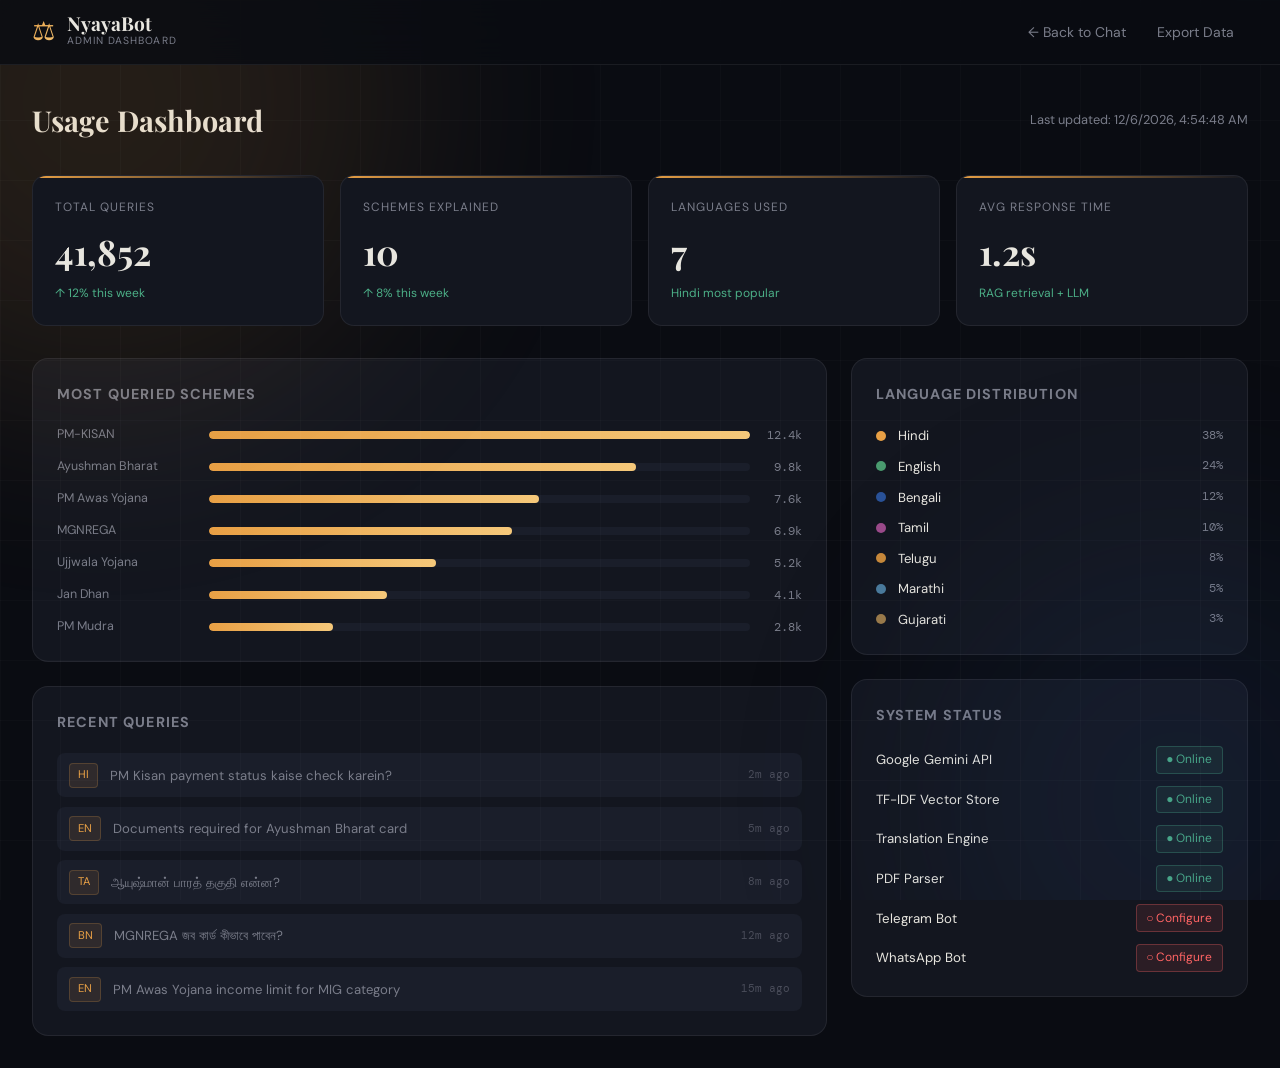
==== frontend/dashboard.html @ e42c122c "Initial commit" ====
<!DOCTYPE html>
<html lang="en">
<head>
  <meta charset="UTF-8"/>
  <meta name="viewport" content="width=device-width, initial-scale=1.0"/>
  <title>NyayaBot Dashboard</title>
  <link href="https://fonts.googleapis.com/css2?family=Playfair+Display:wght@700;900&family=DM+Sans:wght@300;400;500&family=DM+Mono:wght@400&display=swap" rel="stylesheet">
  <link rel="stylesheet" href="style.css"/>
  <style>
    .dash-layout { max-width:1400px; margin:0 auto; padding:2rem; }
    .dash-header { display:flex; align-items:center; justify-content:space-between; margin-bottom:2rem; }
    .dash-header h1 { font-family:var(--font-display); font-size:1.8rem; }
    .metrics-row { display:grid; grid-template-columns:repeat(4,1fr); gap:1rem; margin-bottom:2rem; }
    .metric-card {
      background:var(--surface); border:1px solid var(--border); border-radius:14px; padding:1.4rem;
      position:relative; overflow:hidden;
    }
    .metric-card::before {
      content:''; position:absolute; top:0; left:0; right:0; height:2px;
      background:linear-gradient(90deg, var(--accent), transparent);
    }
    .metric-label { font-size:0.75rem; color:var(--text-muted); text-transform:uppercase; letter-spacing:0.08em; margin-bottom:0.4rem; }
    .metric-val { font-family:var(--font-display); font-size:2.2rem; font-weight:700; color:var(--text); }
    .metric-sub { font-size:0.75rem; color:var(--success); margin-top:0.2rem; }
    .dash-grid { display:grid; grid-template-columns:2fr 1fr; gap:1.5rem; }
    .dash-card { background:var(--surface); border:1px solid var(--border); border-radius:16px; padding:1.5rem; }
    .dash-card h3 { font-size:0.9rem; color:var(--text-muted); text-transform:uppercase; letter-spacing:0.08em; margin-bottom:1.2rem; }
    .bar-chart { display:flex; flex-direction:column; gap:0.75rem; }
    .bar-row { display:flex; align-items:center; gap:0.75rem; }
    .bar-label { font-size:0.78rem; width:140px; color:var(--text-muted); white-space:nowrap; overflow:hidden; text-overflow:ellipsis; }
    .bar-track { flex:1; height:8px; background:var(--surface2); border-radius:4px; overflow:hidden; }
    .bar-fill { height:100%; background:linear-gradient(90deg,var(--accent),var(--gold-light)); border-radius:4px; transition:width 1s ease; }
    .bar-num { font-size:0.75rem; color:var(--text-muted); width:40px; text-align:right; font-family:var(--font-mono); }
    .query-list { display:flex; flex-direction:column; gap:0.6rem; }
    .query-item { display:flex; align-items:center; gap:0.75rem; padding:0.6rem 0.75rem; background:var(--surface2); border-radius:8px; }
    .query-item .qi-lang { font-size:0.7rem; padding:0.15rem 0.5rem; background:rgba(232,160,69,0.1); border:1px solid rgba(232,160,69,0.2); color:var(--accent); border-radius:4px; flex-shrink:0; }
    .query-item .qi-text { font-size:0.82rem; color:var(--text-muted); flex:1; }
    .query-item .qi-time { font-size:0.7rem; color:var(--text-dim); font-family:var(--font-mono); }
    .lang-pie { display:flex; flex-direction:column; gap:0.6rem; }
    .lang-row { display:flex; align-items:center; gap:0.75rem; }
    .lang-dot { width:10px; height:10px; border-radius:50%; flex-shrink:0; }
    .lang-name { font-size:0.82rem; flex:1; }
    .lang-pct { font-size:0.78rem; color:var(--text-muted); font-family:var(--font-mono); }
    canvas { max-height:200px; }
  </style>
</head>
<body>
  <div class="ambient"><div class="orb orb-1"></div><div class="orb orb-2"></div><div class="grid-overlay"></div></div>
  <header>
    <div class="header-inner">
      <div class="logo">
        <div class="logo-icon">⚖</div>
        <div class="logo-text"><span class="logo-main">NyayaBot</span><span class="logo-sub">Admin Dashboard</span></div>
      </div>
      <nav>
        <a href="/">← Back to Chat</a>
        <a href="#">Export Data</a>
      </nav>
    </div>
  </header>

  <div class="dash-layout">
    <div class="dash-header">
      <h1>Usage Dashboard</h1>
      <div style="font-size:0.8rem;color:var(--text-muted)">Last updated: <span id="lastUpdate"></span></div>
    </div>

    <div class="metrics-row">
      <div class="metric-card"><div class="metric-label">Total Queries</div><div class="metric-val" id="m1">0</div><div class="metric-sub">↑ 12% this week</div></div>
      <div class="metric-card"><div class="metric-label">Schemes Explained</div><div class="metric-val" id="m2">0</div><div class="metric-sub">↑ 8% this week</div></div>
      <div class="metric-card"><div class="metric-label">Languages Used</div><div class="metric-val" id="m3">7</div><div class="metric-sub">Hindi most popular</div></div>
      <div class="metric-card"><div class="metric-label">Avg Response Time</div><div class="metric-val" id="m4">1.2s</div><div class="metric-sub">RAG retrieval + LLM</div></div>
    </div>

    <div class="dash-grid">
      <div style="display:flex;flex-direction:column;gap:1.5rem;">
        <div class="dash-card">
          <h3>Most Queried Schemes</h3>
          <div class="bar-chart" id="schemeChart"></div>
        </div>
        <div class="dash-card">
          <h3>Recent Queries</h3>
          <div class="query-list" id="recentQueries"></div>
        </div>
      </div>
      <div style="display:flex;flex-direction:column;gap:1.5rem;">
        <div class="dash-card">
          <h3>Language Distribution</h3>
          <div class="lang-pie" id="langDist"></div>
        </div>
        <div class="dash-card">
          <h3>System Status</h3>
          <div style="display:flex;flex-direction:column;gap:0.75rem;margin-top:0.5rem;" id="statusPanel"></div>
        </div>
      </div>
    </div>
  </div>

  <script>
    document.getElementById('lastUpdate').textContent = new Date().toLocaleString();

    // Animated counters
    function countUp(el, target, duration=1500) {
      let start=0, step=target/60;
      const timer = setInterval(()=>{
        start=Math.min(start+step, target);
        el.textContent = Math.floor(start).toLocaleString();
        if(start>=target) clearInterval(timer);
      }, duration/60);
    }
    setTimeout(()=>{ countUp(document.getElementById('m1'), 48291); countUp(document.getElementById('m2'), 12); }, 300);

    // Scheme chart
    const schemes = [
      {name:'PM-KISAN', count:12400}, {name:'Ayushman Bharat', count:9800},
      {name:'PM Awas Yojana', count:7600}, {name:'MGNREGA', count:6900},
      {name:'Ujjwala Yojana', count:5200}, {name:'Jan Dhan', count:4100},
      {name:'PM Mudra', count:2800}
    ];
    const maxCount = Math.max(...schemes.map(s=>s.count));
    document.getElementById('schemeChart').innerHTML = schemes.map(s=>`
      <div class="bar-row">
        <div class="bar-label">${s.name}</div>
        <div class="bar-track"><div class="bar-fill" style="width:${(s.count/maxCount*100).toFixed(0)}%"></div></div>
        <div class="bar-num">${(s.count/1000).toFixed(1)}k</div>
      </div>
    `).join('');

    // Recent queries
    const queries = [
      {lang:'HI', text:'PM Kisan payment status kaise check karein?', time:'2m ago'},
      {lang:'EN', text:'Documents required for Ayushman Bharat card', time:'5m ago'},
      {lang:'TA', text:'ஆயுஷ்மான் பாரத் தகுதி என்ன?', time:'8m ago'},
      {lang:'BN', text:'MGNREGA জব কার্ড কীভাবে পাবেন?', time:'12m ago'},
      {lang:'EN', text:'PM Awas Yojana income limit for MIG category', time:'15m ago'},
    ];
    document.getElementById('recentQueries').innerHTML = queries.map(q=>`
      <div class="query-item">
        <span class="qi-lang">${q.lang}</span>
        <span class="qi-text">${q.text}</span>
        <span class="qi-time">${q.time}</span>
      </div>
    `).join('');

    // Language dist
    const langs = [
      {name:'Hindi', pct:'38%', color:'#e8a045'},{name:'English', pct:'24%', color:'#4a9b6f'},
      {name:'Bengali', pct:'12%', color:'#2a5298'},{name:'Tamil', pct:'10%', color:'#9b4a8a'},
      {name:'Telugu', pct:'8%', color:'#c8893a'},{name:'Marathi', pct:'5%', color:'#4a7a9b'},
      {name:'Gujarati', pct:'3%', color:'#9b7a4a'}
    ];
    document.getElementById('langDist').innerHTML = langs.map(l=>`
      <div class="lang-row">
        <div class="lang-dot" style="background:${l.color}"></div>
        <div class="lang-name">${l.name}</div>
        <div class="lang-pct">${l.pct}</div>
      </div>
    `).join('');

    // Status
    const statuses = [
      {label:'Google Gemini API', ok:true},{label:'TF-IDF Vector Store', ok:true},
      {label:'Translation Engine', ok:true},{label:'PDF Parser', ok:true},
      {label:'Telegram Bot', ok:false},{label:'WhatsApp Bot', ok:false}
    ];
    document.getElementById('statusPanel').innerHTML = statuses.map(s=>`
      <div style="display:flex;align-items:center;justify-content:space-between;">
        <span style="font-size:0.83rem">${s.label}</span>
        <span style="font-size:0.75rem;padding:0.2rem 0.6rem;border-radius:4px;background:${s.ok?'rgba(76,175,135,0.1)':'rgba(255,100,100,0.1)'};border:1px solid ${s.ok?'rgba(76,175,135,0.3)':'rgba(255,100,100,0.3)'};color:${s.ok?'#4caf87':'#ff6464'}">
          ${s.ok?'● Online':'○ Configure'}
        </span>
      </div>
    `).join('');
  </script>
</body>
</html>
---- frontend/style.css ----
/* ===== CSS VARIABLES ===== */
:root {
  --bg: #0a0c12;
  --bg2: #0e1118;
  --surface: #13161f;
  --surface2: #1a1e2a;
  --border: rgba(255,255,255,0.07);
  --accent: #e8a045;
  --accent2: #c8893a;
  --gold-light: #f5c87a;
  --text: #e8e6df;
  --text-muted: #7a7d8a;
  --text-dim: #4a4d5a;
  --user-bubble: #1e3a5f;
  --bot-bubble: #171b27;
  --success: #4caf87;
  --font-display: 'Playfair Display', serif;
  --font-body: 'DM Sans', sans-serif;
  --font-mono: 'DM Mono', monospace;
  --radius: 12px;
  --shadow: 0 8px 32px rgba(0,0,0,0.4);
}

/* ===== RESET ===== */
*, *::before, *::after { box-sizing: border-box; margin: 0; padding: 0; }
html { scroll-behavior: smooth; }
body {
  font-family: var(--font-body);
  background: var(--bg);
  color: var(--text);
  min-height: 100vh;
  overflow-x: hidden;
  line-height: 1.6;
}

/* ===== AMBIENT BACKGROUND ===== */
.ambient {
  position: fixed; inset: 0; pointer-events: none; z-index: 0;
  overflow: hidden;
}
.orb {
  position: absolute; border-radius: 50%;
  filter: blur(120px); opacity: 0.12;
  animation: drift 20s ease-in-out infinite alternate;
}
.orb-1 { width: 600px; height: 600px; background: #e8a045; top: -200px; left: -200px; animation-delay: 0s; }
.orb-2 { width: 500px; height: 500px; background: #2a5298; bottom: -150px; right: -150px; animation-delay: -7s; }
.orb-3 { width: 350px; height: 350px; background: #4a9b6f; top: 40%; left: 40%; animation-delay: -14s; }
@keyframes drift {
  from { transform: translate(0, 0) scale(1); }
  to { transform: translate(40px, 60px) scale(1.1); }
}
.grid-overlay {
  position: absolute; inset: 0;
  background-image: linear-gradient(rgba(255,255,255,0.02) 1px, transparent 1px),
    linear-gradient(90deg, rgba(255,255,255,0.02) 1px, transparent 1px);
  background-size: 60px 60px;
}

/* ===== HEADER ===== */
header {
  position: sticky; top: 0; z-index: 100;
  background: rgba(10,12,18,0.85);
  backdrop-filter: blur(20px);
  border-bottom: 1px solid var(--border);
}
.header-inner {
  max-width: 1400px; margin: 0 auto;
  padding: 0 2rem;
  height: 64px;
  display: flex; align-items: center; gap: 2rem;
}
.logo { display: flex; align-items: center; gap: 0.75rem; text-decoration: none; }
.logo-icon {
  font-size: 1.6rem;
  background: linear-gradient(135deg, var(--accent), var(--gold-light));
  -webkit-background-clip: text; -webkit-text-fill-color: transparent;
}
.logo-icon.small { font-size: 1.1rem; }
.logo-text { display: flex; flex-direction: column; }
.logo-main {
  font-family: var(--font-display); font-size: 1.2rem; font-weight: 700;
  color: var(--text); line-height: 1;
}
.logo-sub { font-size: 0.65rem; color: var(--text-muted); letter-spacing: 0.1em; text-transform: uppercase; }
nav { display: flex; gap: 0.25rem; margin-left: auto; }
nav a {
  color: var(--text-muted); text-decoration: none; font-size: 0.875rem;
  padding: 0.4rem 0.85rem; border-radius: 6px; transition: all 0.2s;
}
nav a:hover { color: var(--text); background: var(--surface2); }
.header-badge {
  font-size: 0.75rem; font-weight: 500;
  background: var(--surface2); border: 1px solid var(--border);
  padding: 0.3rem 0.75rem; border-radius: 20px;
  color: var(--text-muted);
}

/* ===== HERO ===== */
.hero {
  position: relative; z-index: 1;
  max-width: 1400px; margin: 0 auto;
  padding: 5rem 2rem 4rem;
  display: grid; grid-template-columns: 1fr 1fr; gap: 4rem; align-items: center;
}
.hero-tag {
  display: inline-flex; align-items: center; gap: 0.5rem;
  font-size: 0.75rem; font-weight: 500; letter-spacing: 0.1em; text-transform: uppercase;
  color: var(--accent); border: 1px solid rgba(232,160,69,0.3);
  padding: 0.35rem 1rem; border-radius: 20px;
  background: rgba(232,160,69,0.08);
  margin-bottom: 1.5rem;
  animation: fadeUp 0.6s ease both;
}
.hero-title {
  font-family: var(--font-display);
  font-size: clamp(2.4rem, 4vw, 3.8rem);
  font-weight: 900; line-height: 1.1;
  color: var(--text);
  animation: fadeUp 0.6s 0.1s ease both;
}
.accent {
  background: linear-gradient(135deg, var(--accent), var(--gold-light));
  -webkit-background-clip: text; -webkit-text-fill-color: transparent;
}
.hero-desc {
  font-size: 1.05rem; color: var(--text-muted); max-width: 480px;
  margin-top: 1.2rem;
  animation: fadeUp 0.6s 0.2s ease both;
}
.hero-stats {
  display: flex; gap: 2.5rem; margin-top: 2rem;
  animation: fadeUp 0.6s 0.3s ease both;
}
.stat { display: flex; flex-direction: column; }
.stat-num {
  font-family: var(--font-display); font-size: 2rem; font-weight: 700;
  color: var(--accent);
}
.stat-label { font-size: 0.8rem; color: var(--text-muted); text-transform: uppercase; letter-spacing: 0.05em; }
.cta-btn {
  display: inline-block; margin-top: 2rem;
  background: linear-gradient(135deg, var(--accent), var(--accent2));
  color: #0a0c12; font-weight: 600; font-size: 0.95rem;
  padding: 0.85rem 2rem; border-radius: 8px;
  text-decoration: none; transition: all 0.2s;
  box-shadow: 0 4px 20px rgba(232,160,69,0.3);
  animation: fadeUp 0.6s 0.4s ease both;
}
.cta-btn:hover { transform: translateY(-2px); box-shadow: 0 8px 30px rgba(232,160,69,0.4); }

/* Hero Chat Preview */
.hero-visual { animation: fadeUp 0.8s 0.2s ease both; }
.chat-preview {
  background: var(--surface);
  border: 1px solid var(--border);
  border-radius: 20px;
  padding: 1.5rem;
  box-shadow: var(--shadow);
  display: flex; flex-direction: column; gap: 1rem;
}
.preview-msg {
  padding: 0.9rem 1.2rem;
  border-radius: 14px;
  font-size: 0.9rem; line-height: 1.5;
  max-width: 85%;
}
.preview-msg.user {
  background: var(--user-bubble);
  border: 1px solid rgba(42,82,152,0.4);
  color: #a8c4f0;
  align-self: flex-end; margin-left: auto;
  font-family: var(--font-mono); font-size: 0.85rem;
}
.preview-msg.bot {
  background: var(--bot-bubble);
  border: 1px solid var(--border);
  align-self: flex-start;
  min-height: 56px;
}
.typing-dots { display: flex; gap: 4px; align-items: center; height: 24px; }
.typing-dots span {
  width: 6px; height: 6px; background: var(--accent);
  border-radius: 50%; animation: typeBounce 1.2s ease-in-out infinite;
}
.typing-dots span:nth-child(2) { animation-delay: 0.2s; }
.typing-dots span:nth-child(3) { animation-delay: 0.4s; }
@keyframes typeBounce {
  0%, 80%, 100% { transform: scale(0.7); opacity: 0.4; }
  40% { transform: scale(1); opacity: 1; }
}

/* ===== CHAT SECTION ===== */
.chat-section {
  position: relative; z-index: 1;
  max-width: 1400px; margin: 0 auto;
  padding: 2rem;
  display: grid; grid-template-columns: 1fr 320px; gap: 1.5rem;
  align-items: start;
}
.chat-container {
  background: var(--surface);
  border: 1px solid var(--border);
  border-radius: 20px;
  display: flex; flex-direction: column;
  height: 680px;
  box-shadow: var(--shadow);
  overflow: hidden;
}
.chat-header {
  padding: 1rem 1.5rem;
  border-bottom: 1px solid var(--border);
  display: flex; align-items: center; justify-content: space-between;
  background: var(--surface2);
}
.chat-title {
  font-weight: 600; font-size: 0.95rem;
  display: flex; align-items: center; gap: 0.5rem;
}
.status-dot {
  width: 8px; height: 8px; background: var(--success);
  border-radius: 50%; box-shadow: 0 0 8px var(--success);
  animation: pulse 2s ease-in-out infinite;
}
@keyframes pulse {
  0%, 100% { opacity: 1; transform: scale(1); }
  50% { opacity: 0.6; transform: scale(1.2); }
}
.chat-controls { display: flex; align-items: center; gap: 0.5rem; }
.chat-controls select {
  background: var(--surface); border: 1px solid var(--border);
  color: var(--text); font-size: 0.8rem; padding: 0.3rem 0.6rem;
  border-radius: 6px; cursor: pointer; font-family: var(--font-body);
}
.icon-btn {
  background: var(--surface); border: 1px solid var(--border);
  color: var(--text-muted); width: 32px; height: 32px;
  border-radius: 6px; cursor: pointer; font-size: 1rem;
  transition: all 0.2s;
}
.icon-btn:hover { color: var(--text); background: var(--surface2); }

/* Messages */
.chat-messages {
  flex: 1; overflow-y: auto; padding: 1.5rem; display: flex; flex-direction: column; gap: 1rem;
}
.chat-messages::-webkit-scrollbar { width: 4px; }
.chat-messages::-webkit-scrollbar-track { background: transparent; }
.chat-messages::-webkit-scrollbar-thumb { background: var(--border); border-radius: 2px; }

.welcome-card {
  text-align: center; padding: 2rem 1rem; display: flex;
  flex-direction: column; align-items: center; gap: 0.75rem;
}
.welcome-icon { font-size: 3rem; }
.welcome-card h3 { font-family: var(--font-display); font-size: 1.4rem; }
.welcome-card p { color: var(--text-muted); font-size: 0.9rem; max-width: 380px; }
.suggested-queries { display: flex; flex-wrap: wrap; gap: 0.5rem; justify-content: center; margin-top: 0.5rem; }
.suggest-btn {
  background: var(--surface2); border: 1px solid var(--border);
  color: var(--text-muted); font-size: 0.78rem; padding: 0.45rem 0.9rem;
  border-radius: 20px; cursor: pointer; transition: all 0.2s;
  font-family: var(--font-body);
}
.suggest-btn:hover { border-color: var(--accent); color: var(--accent); background: rgba(232,160,69,0.08); }

/* Message Bubbles */
.msg-row { display: flex; gap: 0.75rem; align-items: flex-start; animation: fadeUp 0.3s ease; }
.msg-row.user { flex-direction: row-reverse; }
.msg-avatar {
  width: 34px; height: 34px; border-radius: 50%;
  display: flex; align-items: center; justify-content: center;
  font-size: 1rem; flex-shrink: 0;
}
.msg-row.user .msg-avatar { background: var(--user-bubble); border: 1px solid rgba(42,82,152,0.5); }
.msg-row.bot .msg-avatar { background: var(--surface2); border: 1px solid var(--border); }
.msg-bubble {
  max-width: 75%; padding: 0.85rem 1.1rem;
  border-radius: 14px; font-size: 0.88rem; line-height: 1.6;
}
.msg-row.user .msg-bubble {
  background: var(--user-bubble); border: 1px solid rgba(42,82,152,0.4);
  color: #c0d8f8; border-top-right-radius: 4px;
}
.msg-row.bot .msg-bubble {
  background: var(--bot-bubble); border: 1px solid var(--border);
  border-top-left-radius: 4px;
}
.msg-bubble strong { color: var(--accent); }
.msg-bubble .source-tag {
  display: inline-block; font-size: 0.7rem; font-family: var(--font-mono);
  background: rgba(232,160,69,0.1); border: 1px solid rgba(232,160,69,0.2);
  color: var(--accent); padding: 0.15rem 0.5rem; border-radius: 4px;
  margin-top: 0.5rem;
}
.msg-meta { font-size: 0.68rem; color: var(--text-dim); margin-top: 0.35rem; }
.msg-row.user .msg-meta { text-align: right; }

/* Thinking */
.thinking-bubble {
  display: flex; gap: 4px; align-items: center;
  background: var(--bot-bubble); border: 1px solid var(--border);
  padding: 0.85rem 1.1rem; border-radius: 14px; border-top-left-radius: 4px;
  max-width: 75%;
}
.thinking-bubble span {
  width: 6px; height: 6px; background: var(--text-muted);
  border-radius: 50%; animation: typeBounce 1.2s ease-in-out infinite;
}
.thinking-bubble span:nth-child(2) { animation-delay: 0.2s; }
.thinking-bubble span:nth-child(3) { animation-delay: 0.4s; }

/* Streaming Cursor */
.streaming-cursor {
  display: inline-block;
  width: 2px;
  height: 1em;
  background: var(--accent);
  margin-left: 2px;
  vertical-align: text-bottom;
  border-radius: 1px;
  animation: blink-cursor 1s step-start infinite;
}
@keyframes blink-cursor {
  0%, 100% { opacity: 1; }
  50%       { opacity: 0; }
}

/* Input area */
.chat-input-area {
  padding: 1rem 1.5rem;
  border-top: 1px solid var(--border);
  background: var(--surface2);
}
.input-row {
  display: flex; align-items: flex-end; gap: 0.5rem;
  background: var(--surface); border: 1px solid var(--border);
  border-radius: 12px; padding: 0.5rem;
}
.input-row:focus-within { border-color: rgba(232,160,69,0.4); }
.attach-btn {
  background: transparent; border: none; cursor: pointer;
  font-size: 1.1rem; padding: 0.4rem; opacity: 0.6; transition: opacity 0.2s;
}
.attach-btn:hover { opacity: 1; }
textarea#chatInput {
  flex: 1; background: transparent; border: none; outline: none;
  color: var(--text); font-family: var(--font-body); font-size: 0.9rem;
  resize: none; line-height: 1.5; max-height: 120px;
  padding: 0.35rem 0;
}
textarea#chatInput::placeholder { color: var(--text-dim); }
.send-btn {
  background: linear-gradient(135deg, var(--accent), var(--accent2));
  border: none; cursor: pointer; color: #0a0c12;
  width: 38px; height: 38px; border-radius: 8px;
  display: flex; align-items: center; justify-content: center;
  transition: all 0.2s; flex-shrink: 0;
}
.send-btn:hover { transform: scale(1.05); }
.send-btn:disabled { opacity: 0.4; cursor: not-allowed; transform: none; }
.input-meta {
  display: flex; align-items: center; justify-content: space-between;
  margin-top: 0.5rem;
}
.disclaimer { font-size: 0.7rem; color: var(--text-dim); }
.pdf-tag {
  font-size: 0.75rem; background: rgba(232,160,69,0.1);
  border: 1px solid rgba(232,160,69,0.3); color: var(--accent);
  padding: 0.2rem 0.6rem; border-radius: 4px;
}
.pdf-tag button { background: none; border: none; color: inherit; cursor: pointer; font-size: 0.8rem; margin-left: 4px; }

/* Sidebar */
.chat-sidebar { display: flex; flex-direction: column; gap: 1rem; }
.sidebar-section {
  background: var(--surface); border: 1px solid var(--border);
  border-radius: 16px; padding: 1.2rem;
}
.sidebar-section h4 {
  font-size: 0.75rem; text-transform: uppercase; letter-spacing: 0.1em;
  color: var(--text-muted); margin-bottom: 1rem;
}
.scheme-list { display: flex; flex-direction: column; gap: 0.4rem; }
.scheme-item {
  display: flex; align-items: center; gap: 0.75rem;
  padding: 0.6rem 0.75rem; border-radius: 8px; cursor: pointer;
  transition: background 0.2s;
}
.scheme-item:hover { background: var(--surface2); }
.scheme-icon { font-size: 1.2rem; }
.scheme-item div { display: flex; flex-direction: column; }
.scheme-item strong { font-size: 0.82rem; color: var(--text); }
.scheme-item span { font-size: 0.72rem; color: var(--text-muted); }
.history-list { display: flex; flex-direction: column; gap: 0.4rem; }
.empty-history { font-size: 0.8rem; color: var(--text-dim); text-align: center; padding: 0.5rem; }
.history-item {
  font-size: 0.78rem; color: var(--text-muted);
  padding: 0.5rem 0.75rem; border-radius: 6px; cursor: pointer;
  white-space: nowrap; overflow: hidden; text-overflow: ellipsis;
  transition: all 0.2s;
}
.history-item:hover { background: var(--surface2); color: var(--text); }

/* ===== POLICIES SECTION ===== */
.policies-section {
  position: relative; z-index: 1;
  max-width: 1400px; margin: 0 auto; padding: 4rem 2rem;
}
.section-header { text-align: center; margin-bottom: 2.5rem; }
.section-header h2 {
  font-family: var(--font-display); font-size: 2.2rem; font-weight: 700;
  margin-bottom: 0.5rem;
}
.section-header p { color: var(--text-muted); }
.policy-search-bar { max-width: 700px; margin: 0 auto 2rem; }
.policy-search-bar input {
  width: 100%; background: var(--surface); border: 1px solid var(--border);
  color: var(--text); font-family: var(--font-body); font-size: 0.95rem;
  padding: 0.85rem 1.2rem; border-radius: 10px; outline: none; margin-bottom: 1rem;
}
.policy-search-bar input:focus { border-color: rgba(232,160,69,0.4); }
.filter-chips { display: flex; gap: 0.5rem; flex-wrap: wrap; }
.chip {
  background: var(--surface); border: 1px solid var(--border);
  color: var(--text-muted); font-size: 0.78rem; padding: 0.35rem 0.85rem;
  border-radius: 20px; cursor: pointer; transition: all 0.2s;
  font-family: var(--font-body);
}
.chip:hover, .chip.active {
  background: rgba(232,160,69,0.12); border-color: rgba(232,160,69,0.4);
  color: var(--accent);
}
.policy-grid {
  display: grid; grid-template-columns: repeat(auto-fill, minmax(300px, 1fr)); gap: 1rem;
}
.policy-card {
  background: var(--surface); border: 1px solid var(--border);
  border-radius: 14px; padding: 1.3rem; cursor: pointer;
  transition: all 0.25s;
}
.policy-card:hover { border-color: rgba(232,160,69,0.3); transform: translateY(-2px); box-shadow: 0 8px 24px rgba(0,0,0,0.3); }
.policy-card-header { display: flex; align-items: flex-start; gap: 0.75rem; margin-bottom: 0.75rem; }
.policy-icon { font-size: 1.5rem; }
.policy-name { font-weight: 600; font-size: 0.9rem; line-height: 1.3; }
.policy-ministry { font-size: 0.72rem; color: var(--text-muted); margin-top: 0.2rem; }
.policy-desc { font-size: 0.82rem; color: var(--text-muted); line-height: 1.5; margin-bottom: 0.75rem; }
.policy-tags { display: flex; gap: 0.4rem; flex-wrap: wrap; }
.ptag {
  font-size: 0.68rem; padding: 0.2rem 0.55rem; border-radius: 4px;
  background: var(--surface2); border: 1px solid var(--border); color: var(--text-muted);
}
.ptag.benefit { background: rgba(76,175,135,0.1); border-color: rgba(76,175,135,0.3); color: #4caf87; }

/* ===== HOW SECTION ===== */
.how-section {
  position: relative; z-index: 1;
  max-width: 1400px; margin: 0 auto; padding: 4rem 2rem;
}
.steps-grid {
  display: grid; grid-template-columns: repeat(4, 1fr); gap: 1.5rem;
  margin-top: 2.5rem;
}
.step-card {
  background: var(--surface); border: 1px solid var(--border);
  border-radius: 16px; padding: 1.5rem;
  position: relative; overflow: hidden;
}
.step-card::before {
  content: ''; position: absolute; top: 0; left: 0; right: 0; height: 2px;
  background: linear-gradient(90deg, var(--accent), transparent);
}
.step-num {
  font-family: var(--font-display); font-size: 3rem; font-weight: 900;
  color: rgba(232,160,69,0.1); line-height: 1; margin-bottom: 0.5rem;
}
.step-icon { font-size: 1.8rem; margin-bottom: 0.75rem; }
.step-card h3 { font-size: 0.95rem; margin-bottom: 0.5rem; }
.step-card p { font-size: 0.82rem; color: var(--text-muted); line-height: 1.6; }

/* ===== FOOTER ===== */
footer {
  position: relative; z-index: 1;
  border-top: 1px solid var(--border);
  padding: 2rem;
}
.footer-inner {
  max-width: 1400px; margin: 0 auto;
  display: flex; align-items: center; gap: 1rem; flex-wrap: wrap;
}
.footer-brand { display: flex; align-items: center; gap: 0.5rem; font-weight: 600; }
footer p { color: var(--text-muted); font-size: 0.8rem; margin-left: auto; }
.footer-links { display: flex; gap: 1rem; }
.footer-links a { color: var(--text-muted); font-size: 0.8rem; text-decoration: none; }
.footer-links a:hover { color: var(--accent); }

/* ===== ANIMATIONS ===== */
@keyframes fadeUp {
  from { opacity: 0; transform: translateY(20px); }
  to { opacity: 1; transform: translateY(0); }
}

/* ===== RESPONSIVE ===== */
@media (max-width: 1024px) {
  .hero { grid-template-columns: 1fr; gap: 2rem; }
  .chat-section { grid-template-columns: 1fr; }
  .chat-sidebar { display: none; }
  .steps-grid { grid-template-columns: repeat(2, 1fr); }
}
@media (max-width: 640px) {
  .hero { padding: 3rem 1rem 2rem; }
  .steps-grid { grid-template-columns: 1fr; }
  nav { display: none; }
  .hero-stats { gap: 1.5rem; }
}

/* ===== MARKDOWN RENDERING (inside .msg-bubble via marked.js) ===== */
/* Scoped strictly to bot bubble content — does not affect any other page element */

.msg-bubble p {
  margin: 0 0 0.6em 0;
}
.msg-bubble p:last-child { margin-bottom: 0; }
.msg-bubble p:first-child { margin-top: 0; }

/* Headings: ### / ## / # → accent gold, display font, slightly larger */
.msg-bubble h1,
.msg-bubble h2,
.msg-bubble h3,
.msg-bubble h4 {
  font-family: var(--font-display);
  color: var(--accent);
  margin: 0.9em 0 0.35em 0;
  line-height: 1.3;
  padding-bottom: 0.2em;
  border-bottom: 1px solid rgba(232,160,69,0.18);
}
.msg-bubble h1 { font-size: 1.05em; }
.msg-bubble h2 { font-size: 1em; }
.msg-bubble h3 { font-size: 0.96em; }
.msg-bubble h4 { font-size: 0.92em; border-bottom: none; }
/* Don't add margin to very first heading */
.msg-bubble h1:first-child,
.msg-bubble h2:first-child,
.msg-bubble h3:first-child { margin-top: 0; }

/* Bold stays accent-coloured (already set by .msg-bubble strong rule above) */
.msg-bubble em { color: var(--text-muted); font-style: italic; }

/* Bullet & numbered lists */
.msg-bubble ul,
.msg-bubble ol {
  margin: 0.4em 0 0.6em 0;
  padding-left: 1.4em;
}
.msg-bubble ul { list-style: none; }
.msg-bubble ul li { position: relative; padding-left: 0.2em; margin-bottom: 0.25em; }
.msg-bubble ul li::before {
  content: "•";
  color: var(--accent);
  position: absolute;
  left: -1em;
  font-size: 1.1em;
  line-height: 1.4;
}
.msg-bubble ol { list-style: decimal; }
.msg-bubble ol li { margin-bottom: 0.25em; }
.msg-bubble ol li::marker { color: var(--accent); }

/* Nested lists */
.msg-bubble ul ul,
.msg-bubble ol ol,
.msg-bubble ul ol,
.msg-bubble ol ul { margin: 0.2em 0 0.2em 0.5em; }

/* Horizontal rule (--- stripped in Telegram, rendered nicely in web) */
.msg-bubble hr {
  border: none;
  border-top: 1px solid rgba(232,160,69,0.18);
  margin: 0.8em 0;
}

/* Code block (fenced ```) */
.msg-bubble pre {
  background: rgba(0,0,0,0.3);
  border: 1px solid var(--border);
  border-radius: 8px;
  padding: 0.75rem 1rem;
  overflow-x: auto;
  margin: 0.5em 0;
}
.msg-bubble pre code {
  background: transparent !important;
  padding: 0 !important;
  font-family: var(--font-mono);
  font-size: 0.82em;
  color: var(--gold-light);
}

/* Blockquote */
.msg-bubble blockquote {
  border-left: 3px solid var(--accent);
  padding: 0.3em 0.8em;
  margin: 0.5em 0;
  color: var(--text-muted);
  font-style: italic;
}
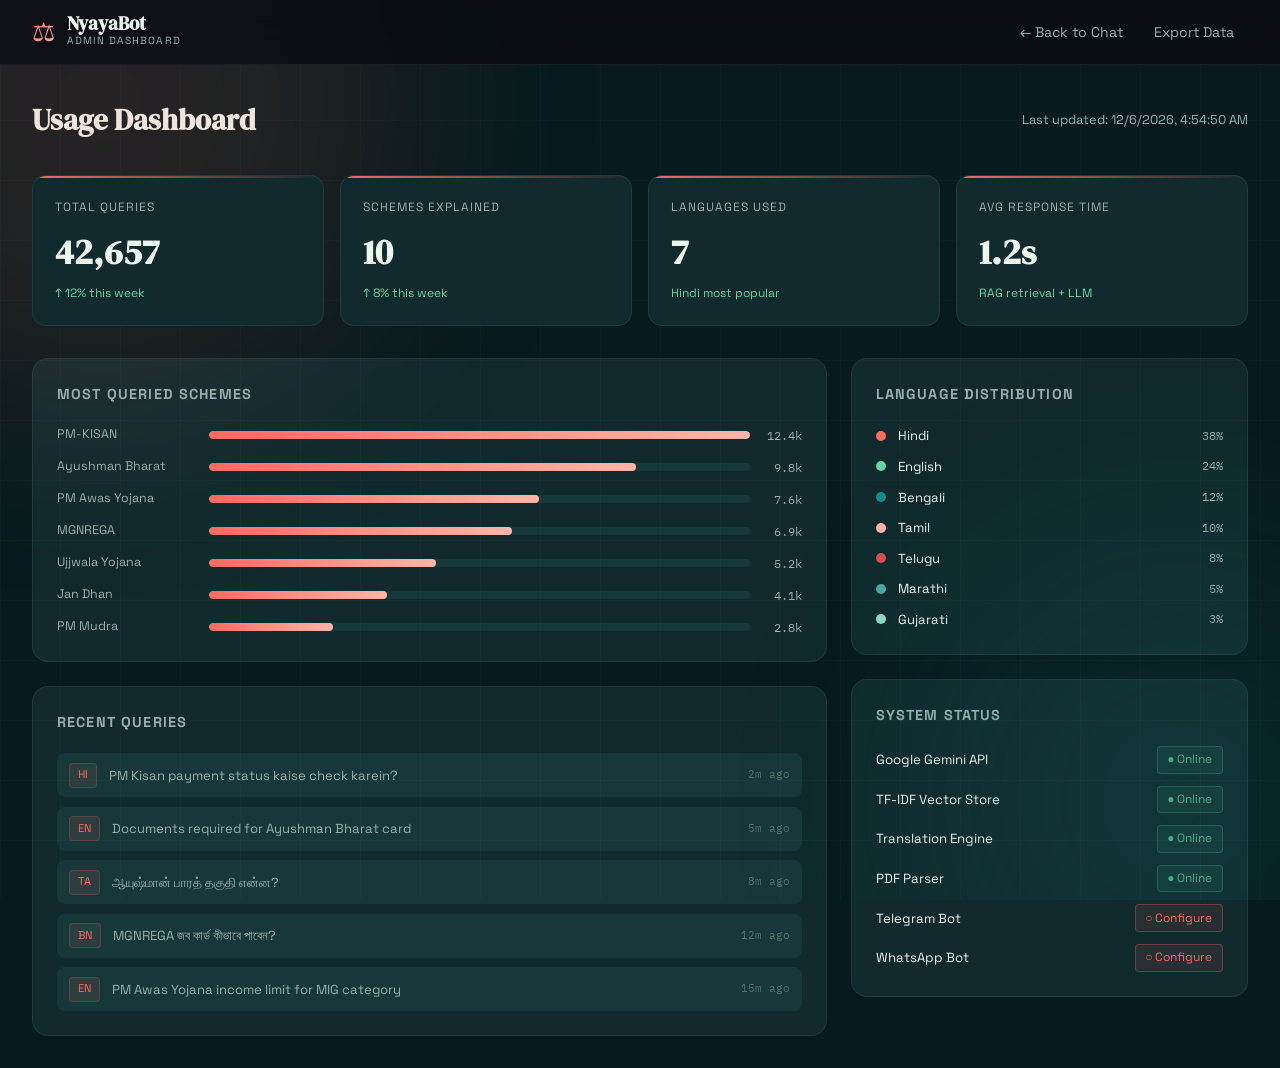
==== commit 5dde32ee: "Refresh app color theme and typography" ====
--- a/frontend/dashboard.html
+++ b/frontend/dashboard.html
@@ -4,8 +4,8 @@
   <meta charset="UTF-8"/>
   <meta name="viewport" content="width=device-width, initial-scale=1.0"/>
   <title>NyayaBot Dashboard</title>
-  <link href="https://fonts.googleapis.com/css2?family=Playfair+Display:wght@700;900&family=DM+Sans:wght@300;400;500&family=DM+Mono:wght@400&display=swap" rel="stylesheet">
-  <link rel="stylesheet" href="style.css"/>
+  <link href="https://fonts.googleapis.com/css2?family=DM+Serif+Display&family=IBM+Plex+Mono:wght@400;500&family=Space+Grotesk:wght@400;500;600;700&display=swap" rel="stylesheet">
+  <link rel="stylesheet" href="style.css?v=4.0"/>
   <style>
     .dash-layout { max-width:1400px; margin:0 auto; padding:2rem; }
     .dash-header { display:flex; align-items:center; justify-content:space-between; margin-bottom:2rem; }
@@ -33,7 +33,7 @@
     .bar-num { font-size:0.75rem; color:var(--text-muted); width:40px; text-align:right; font-family:var(--font-mono); }
     .query-list { display:flex; flex-direction:column; gap:0.6rem; }
     .query-item { display:flex; align-items:center; gap:0.75rem; padding:0.6rem 0.75rem; background:var(--surface2); border-radius:8px; }
-    .query-item .qi-lang { font-size:0.7rem; padding:0.15rem 0.5rem; background:rgba(232,160,69,0.1); border:1px solid rgba(232,160,69,0.2); color:var(--accent); border-radius:4px; flex-shrink:0; }
+    .query-item .qi-lang { font-size:0.7rem; padding:0.15rem 0.5rem; background:rgba(255,107,95,0.1); border:1px solid rgba(255,107,95,0.2); color:var(--accent); border-radius:4px; flex-shrink:0; }
     .query-item .qi-text { font-size:0.82rem; color:var(--text-muted); flex:1; }
     .query-item .qi-time { font-size:0.7rem; color:var(--text-dim); font-family:var(--font-mono); }
     .lang-pie { display:flex; flex-direction:column; gap:0.6rem; }
@@ -144,10 +144,10 @@
 
     // Language dist
     const langs = [
-      {name:'Hindi', pct:'38%', color:'#e8a045'},{name:'English', pct:'24%', color:'#4a9b6f'},
-      {name:'Bengali', pct:'12%', color:'#2a5298'},{name:'Tamil', pct:'10%', color:'#9b4a8a'},
-      {name:'Telugu', pct:'8%', color:'#c8893a'},{name:'Marathi', pct:'5%', color:'#4a7a9b'},
-      {name:'Gujarati', pct:'3%', color:'#9b7a4a'}
+      {name:'Hindi', pct:'38%', color:'#ff6b5f'},{name:'English', pct:'24%', color:'#65d6a1'},
+      {name:'Bengali', pct:'12%', color:'#168c8b'},{name:'Tamil', pct:'10%', color:'#ffb4a9'},
+      {name:'Telugu', pct:'8%', color:'#d94f52'},{name:'Marathi', pct:'5%', color:'#4aa6a1'},
+      {name:'Gujarati', pct:'3%', color:'#8bd8c1'}
     ];
     document.getElementById('langDist').innerHTML = langs.map(l=>`
       <div class="lang-row">
--- a/frontend/style.css
+++ b/frontend/style.css
@@ -1,22 +1,22 @@
 /* ===== CSS VARIABLES ===== */
 :root {
-  --bg: #0a0c12;
-  --bg2: #0e1118;
-  --surface: #13161f;
-  --surface2: #1a1e2a;
+  --bg: #071a1d;
+  --bg2: #0b2528;
+  --surface: #102a2d;
+  --surface2: #17383a;
   --border: rgba(255,255,255,0.07);
-  --accent: #e8a045;
-  --accent2: #c8893a;
-  --gold-light: #f5c87a;
-  --text: #e8e6df;
-  --text-muted: #7a7d8a;
-  --text-dim: #4a4d5a;
-  --user-bubble: #1e3a5f;
-  --bot-bubble: #171b27;
-  --success: #4caf87;
-  --font-display: 'Playfair Display', serif;
-  --font-body: 'DM Sans', sans-serif;
-  --font-mono: 'DM Mono', monospace;
+  --accent: #ff6b5f;
+  --accent2: #d94f52;
+  --gold-light: #ffb4a9;
+  --text: #edf5ef;
+  --text-muted: #94b0ad;
+  --text-dim: #54706e;
+  --user-bubble: #174d5b;
+  --bot-bubble: #122b31;
+  --success: #65d6a1;
+  --font-display: 'DM Serif Display', serif;
+  --font-body: 'Space Grotesk', sans-serif;
+  --font-mono: 'IBM Plex Mono', monospace;
   --radius: 12px;
   --shadow: 0 8px 32px rgba(0,0,0,0.4);
 }
@@ -43,9 +43,9 @@
   filter: blur(120px); opacity: 0.12;
   animation: drift 20s ease-in-out infinite alternate;
 }
-.orb-1 { width: 600px; height: 600px; background: #e8a045; top: -200px; left: -200px; animation-delay: 0s; }
-.orb-2 { width: 500px; height: 500px; background: #2a5298; bottom: -150px; right: -150px; animation-delay: -7s; }
-.orb-3 { width: 350px; height: 350px; background: #4a9b6f; top: 40%; left: 40%; animation-delay: -14s; }
+.orb-1 { width: 600px; height: 600px; background: #ff6b5f; top: -200px; left: -200px; animation-delay: 0s; }
+.orb-2 { width: 500px; height: 500px; background: #168c8b; bottom: -150px; right: -150px; animation-delay: -7s; }
+.orb-3 { width: 350px; height: 350px; background: #65d6a1; top: 40%; left: 40%; animation-delay: -14s; }
 @keyframes drift {
   from { transform: translate(0, 0) scale(1); }
   to { transform: translate(40px, 60px) scale(1.1); }
@@ -106,9 +106,9 @@
 .hero-tag {
   display: inline-flex; align-items: center; gap: 0.5rem;
   font-size: 0.75rem; font-weight: 500; letter-spacing: 0.1em; text-transform: uppercase;
-  color: var(--accent); border: 1px solid rgba(232,160,69,0.3);
+  color: var(--accent); border: 1px solid rgba(255,107,95,0.36);
   padding: 0.35rem 1rem; border-radius: 20px;
-  background: rgba(232,160,69,0.08);
+  background: rgba(255,107,95,0.1);
   margin-bottom: 1.5rem;
   animation: fadeUp 0.6s ease both;
 }
@@ -144,10 +144,10 @@
   color: #0a0c12; font-weight: 600; font-size: 0.95rem;
   padding: 0.85rem 2rem; border-radius: 8px;
   text-decoration: none; transition: all 0.2s;
-  box-shadow: 0 4px 20px rgba(232,160,69,0.3);
+  box-shadow: 0 4px 20px rgba(255,107,95,0.3);
   animation: fadeUp 0.6s 0.4s ease both;
 }
-.cta-btn:hover { transform: translateY(-2px); box-shadow: 0 8px 30px rgba(232,160,69,0.4); }
+.cta-btn:hover { transform: translateY(-2px); box-shadow: 0 8px 30px rgba(255,107,95,0.4); }
 
 /* Hero Chat Preview */
 .hero-visual { animation: fadeUp 0.8s 0.2s ease both; }
@@ -194,31 +194,42 @@
 .chat-section {
   position: relative; z-index: 1;
   max-width: 1400px; margin: 0 auto;
-  padding: 2rem;
+  padding: 1.5rem 2rem 3rem;
   display: grid; grid-template-columns: 1fr 320px; gap: 1.5rem;
   align-items: start;
 }
 .chat-container {
-  background: var(--surface);
-  border: 1px solid var(--border);
-  border-radius: 20px;
+  background: #11151e;
+  border: 1px solid rgba(255,107,95,0.38);
+  border-radius: 14px;
   display: flex; flex-direction: column;
   height: 680px;
-  box-shadow: var(--shadow);
+  box-shadow: 0 22px 60px rgba(0,0,0,0.48), 0 0 0 4px rgba(255,107,95,0.06);
   overflow: hidden;
 }
 .chat-header {
-  padding: 1rem 1.5rem;
+  padding: 1.1rem 1.35rem;
   border-bottom: 1px solid var(--border);
   display: flex; align-items: center; justify-content: space-between;
-  background: var(--surface2);
+  background: linear-gradient(105deg, #ff6b5f 0%, #d94f52 34%, #17383a 34.2%, #102a2d 100%);
 }
 .chat-title {
   font-weight: 600; font-size: 0.95rem;
   display: flex; align-items: center; gap: 0.5rem;
 }
+.chat-title strong { display: block; color: #10131a; }
+.chat-subtitle {
+  display: block; margin-top: 0.12rem;
+  color: rgba(16,19,26,0.72); font-size: 0.68rem; font-weight: 500;
+}
+.assistant-badge {
+  display: inline-block; margin-left: 0.7rem; padding: 0.2rem 0.45rem;
+  color: #ffb4a9; border: 1px solid rgba(255,180,169,0.45);
+  border-radius: 3px; font-family: var(--font-mono); font-size: 0.55rem;
+  letter-spacing: 0.08em; vertical-align: middle;
+}
 .status-dot {
-  width: 8px; height: 8px; background: var(--success);
+  width: 9px; height: 9px; background: #10131a;
   border-radius: 50%; box-shadow: 0 0 8px var(--success);
   animation: pulse 2s ease-in-out infinite;
 }
@@ -228,13 +239,13 @@
 }
 .chat-controls { display: flex; align-items: center; gap: 0.5rem; }
 .chat-controls select {
-  background: var(--surface); border: 1px solid var(--border);
-  color: var(--text); font-size: 0.8rem; padding: 0.3rem 0.6rem;
+  background: rgba(10,12,18,0.5); border: 1px solid rgba(255,255,255,0.22);
+  color: #f4eee3; font-size: 0.8rem; padding: 0.35rem 0.6rem;
   border-radius: 6px; cursor: pointer; font-family: var(--font-body);
 }
 .icon-btn {
-  background: var(--surface); border: 1px solid var(--border);
-  color: var(--text-muted); width: 32px; height: 32px;
+  background: rgba(10,12,18,0.5); border: 1px solid rgba(255,255,255,0.22);
+  color: #f4eee3; width: 32px; height: 32px;
   border-radius: 6px; cursor: pointer; font-size: 1rem;
   transition: all 0.2s;
 }
@@ -242,17 +253,24 @@
 
 /* Messages */
 .chat-messages {
-  flex: 1; overflow-y: auto; padding: 1.5rem; display: flex; flex-direction: column; gap: 1rem;
+  flex: 1; overflow-y: auto; padding: 1.6rem 1.75rem;
+  display: flex; flex-direction: column; gap: 1.1rem;
+  background: radial-gradient(circle at 12% 0%, rgba(255,107,95,0.12), transparent 30%), #0d2226;
 }
 .chat-messages::-webkit-scrollbar { width: 4px; }
 .chat-messages::-webkit-scrollbar-track { background: transparent; }
 .chat-messages::-webkit-scrollbar-thumb { background: var(--border); border-radius: 2px; }
 
 .welcome-card {
-  text-align: center; padding: 2rem 1rem; display: flex;
+  text-align: center; padding: 2.8rem 1rem; display: flex;
   flex-direction: column; align-items: center; gap: 0.75rem;
 }
-.welcome-icon { font-size: 3rem; }
+.welcome-icon {
+  display: grid; place-items: center; width: 72px; height: 72px;
+  border: 1px solid rgba(255,107,95,0.55); border-radius: 18px;
+  background: rgba(255,107,95,0.12); font-size: 2.5rem;
+  box-shadow: 0 0 28px rgba(255,107,95,0.14);
+}
 .welcome-card h3 { font-family: var(--font-display); font-size: 1.4rem; }
 .welcome-card p { color: var(--text-muted); font-size: 0.9rem; max-width: 380px; }
 .suggested-queries { display: flex; flex-wrap: wrap; gap: 0.5rem; justify-content: center; margin-top: 0.5rem; }
@@ -262,7 +280,7 @@
   border-radius: 20px; cursor: pointer; transition: all 0.2s;
   font-family: var(--font-body);
 }
-.suggest-btn:hover { border-color: var(--accent); color: var(--accent); background: rgba(232,160,69,0.08); }
+.suggest-btn:hover { border-color: var(--accent); color: var(--accent); background: rgba(255,107,95,0.1); }
 
 /* Message Bubbles */
 .msg-row { display: flex; gap: 0.75rem; align-items: flex-start; animation: fadeUp 0.3s ease; }
@@ -275,7 +293,7 @@
 .msg-row.user .msg-avatar { background: var(--user-bubble); border: 1px solid rgba(42,82,152,0.5); }
 .msg-row.bot .msg-avatar { background: var(--surface2); border: 1px solid var(--border); }
 .msg-bubble {
-  max-width: 75%; padding: 0.85rem 1.1rem;
+  max-width: min(82%, 760px); padding: 0.9rem 1.15rem;
   border-radius: 14px; font-size: 0.88rem; line-height: 1.6;
 }
 .msg-row.user .msg-bubble {
@@ -283,13 +301,15 @@
   color: #c0d8f8; border-top-right-radius: 4px;
 }
 .msg-row.bot .msg-bubble {
-  background: var(--bot-bubble); border: 1px solid var(--border);
+  background: #1b2130;
+  border: 1px solid rgba(255,107,95,0.3);
+  box-shadow: 0 8px 18px rgba(0,0,0,0.16);
   border-top-left-radius: 4px;
 }
 .msg-bubble strong { color: var(--accent); }
 .msg-bubble .source-tag {
   display: inline-block; font-size: 0.7rem; font-family: var(--font-mono);
-  background: rgba(232,160,69,0.1); border: 1px solid rgba(232,160,69,0.2);
+  background: rgba(255,107,95,0.1); border: 1px solid rgba(255,107,95,0.22);
   color: var(--accent); padding: 0.15rem 0.5rem; border-radius: 4px;
   margin-top: 0.5rem;
 }
@@ -335,9 +355,11 @@
 .input-row {
   display: flex; align-items: flex-end; gap: 0.5rem;
   background: var(--surface); border: 1px solid var(--border);
-  border-radius: 12px; padding: 0.5rem;
-}
-.input-row:focus-within { border-color: rgba(232,160,69,0.4); }
+  border-radius: 10px; padding: 0.55rem;
+  border-color: rgba(255,107,95,0.28);
+  box-shadow: inset 0 1px 0 rgba(255,255,255,0.025);
+}
+.input-row:focus-within { border-color: rgba(255,107,95,0.55); }
 .attach-btn {
   background: transparent; border: none; cursor: pointer;
   font-size: 1.1rem; padding: 0.4rem; opacity: 0.6; transition: opacity 0.2s;
@@ -353,7 +375,7 @@
 .send-btn {
   background: linear-gradient(135deg, var(--accent), var(--accent2));
   border: none; cursor: pointer; color: #0a0c12;
-  width: 38px; height: 38px; border-radius: 8px;
+  width: 40px; height: 40px; border-radius: 10px;
   display: flex; align-items: center; justify-content: center;
   transition: all 0.2s; flex-shrink: 0;
 }
@@ -365,8 +387,8 @@
 }
 .disclaimer { font-size: 0.7rem; color: var(--text-dim); }
 .pdf-tag {
-  font-size: 0.75rem; background: rgba(232,160,69,0.1);
-  border: 1px solid rgba(232,160,69,0.3); color: var(--accent);
+  font-size: 0.75rem; background: rgba(255,107,95,0.1);
+  border: 1px solid rgba(255,107,95,0.3); color: var(--accent);
   padding: 0.2rem 0.6rem; border-radius: 4px;
 }
 .pdf-tag button { background: none; border: none; color: inherit; cursor: pointer; font-size: 0.8rem; margin-left: 4px; }
@@ -374,12 +396,14 @@
 /* Sidebar */
 .chat-sidebar { display: flex; flex-direction: column; gap: 1rem; }
 .sidebar-section {
-  background: var(--surface); border: 1px solid var(--border);
+  background: #102a2d; border: 1px solid rgba(255,107,95,0.24);
+  border-left: 3px solid var(--accent);
   border-radius: 16px; padding: 1.2rem;
+  box-shadow: 0 12px 30px rgba(0,0,0,0.2);
 }
 .sidebar-section h4 {
   font-size: 0.75rem; text-transform: uppercase; letter-spacing: 0.1em;
-  color: var(--text-muted); margin-bottom: 1rem;
+  color: var(--accent); margin-bottom: 1rem;
 }
 .scheme-list { display: flex; flex-direction: column; gap: 0.4rem; }
 .scheme-item {
@@ -388,6 +412,7 @@
   transition: background 0.2s;
 }
 .scheme-item:hover { background: var(--surface2); }
+.scheme-item:hover .scheme-icon { transform: scale(1.08); }
 .scheme-icon { font-size: 1.2rem; }
 .scheme-item div { display: flex; flex-direction: column; }
 .scheme-item strong { font-size: 0.82rem; color: var(--text); }
@@ -419,7 +444,7 @@
   color: var(--text); font-family: var(--font-body); font-size: 0.95rem;
   padding: 0.85rem 1.2rem; border-radius: 10px; outline: none; margin-bottom: 1rem;
 }
-.policy-search-bar input:focus { border-color: rgba(232,160,69,0.4); }
+.policy-search-bar input:focus { border-color: rgba(255,107,95,0.5); }
 .filter-chips { display: flex; gap: 0.5rem; flex-wrap: wrap; }
 .chip {
   background: var(--surface); border: 1px solid var(--border);
@@ -428,7 +453,7 @@
   font-family: var(--font-body);
 }
 .chip:hover, .chip.active {
-  background: rgba(232,160,69,0.12); border-color: rgba(232,160,69,0.4);
+  background: rgba(255,107,95,0.12); border-color: rgba(255,107,95,0.45);
   color: var(--accent);
 }
 .policy-grid {
@@ -439,7 +464,7 @@
   border-radius: 14px; padding: 1.3rem; cursor: pointer;
   transition: all 0.25s;
 }
-.policy-card:hover { border-color: rgba(232,160,69,0.3); transform: translateY(-2px); box-shadow: 0 8px 24px rgba(0,0,0,0.3); }
+.policy-card:hover { border-color: rgba(255,107,95,0.35); transform: translateY(-2px); box-shadow: 0 8px 24px rgba(0,0,0,0.3); }
 .policy-card-header { display: flex; align-items: flex-start; gap: 0.75rem; margin-bottom: 0.75rem; }
 .policy-icon { font-size: 1.5rem; }
 .policy-name { font-weight: 600; font-size: 0.9rem; line-height: 1.3; }
@@ -472,7 +497,7 @@
 }
 .step-num {
   font-family: var(--font-display); font-size: 3rem; font-weight: 900;
-  color: rgba(232,160,69,0.1); line-height: 1; margin-bottom: 0.5rem;
+  color: rgba(255,107,95,0.12); line-height: 1; margin-bottom: 0.5rem;
 }
 .step-icon { font-size: 1.8rem; margin-bottom: 0.75rem; }
 .step-card h3 { font-size: 0.95rem; margin-bottom: 0.5rem; }
@@ -512,6 +537,8 @@
   .steps-grid { grid-template-columns: 1fr; }
   nav { display: none; }
   .hero-stats { gap: 1.5rem; }
+  .assistant-badge { display: none; }
+  .chat-header { padding: 0.9rem 1rem; }
 }
 
 /* ===== MARKDOWN RENDERING (inside .msg-bubble via marked.js) ===== */
@@ -533,7 +560,7 @@
   margin: 0.9em 0 0.35em 0;
   line-height: 1.3;
   padding-bottom: 0.2em;
-  border-bottom: 1px solid rgba(232,160,69,0.18);
+  border-bottom: 1px solid rgba(255,107,95,0.2);
 }
 .msg-bubble h1 { font-size: 1.05em; }
 .msg-bubble h2 { font-size: 1em; }
@@ -576,7 +603,7 @@
 /* Horizontal rule (--- stripped in Telegram, rendered nicely in web) */
 .msg-bubble hr {
   border: none;
-  border-top: 1px solid rgba(232,160,69,0.18);
+  border-top: 1px solid rgba(255,107,95,0.2);
   margin: 0.8em 0;
 }
 
